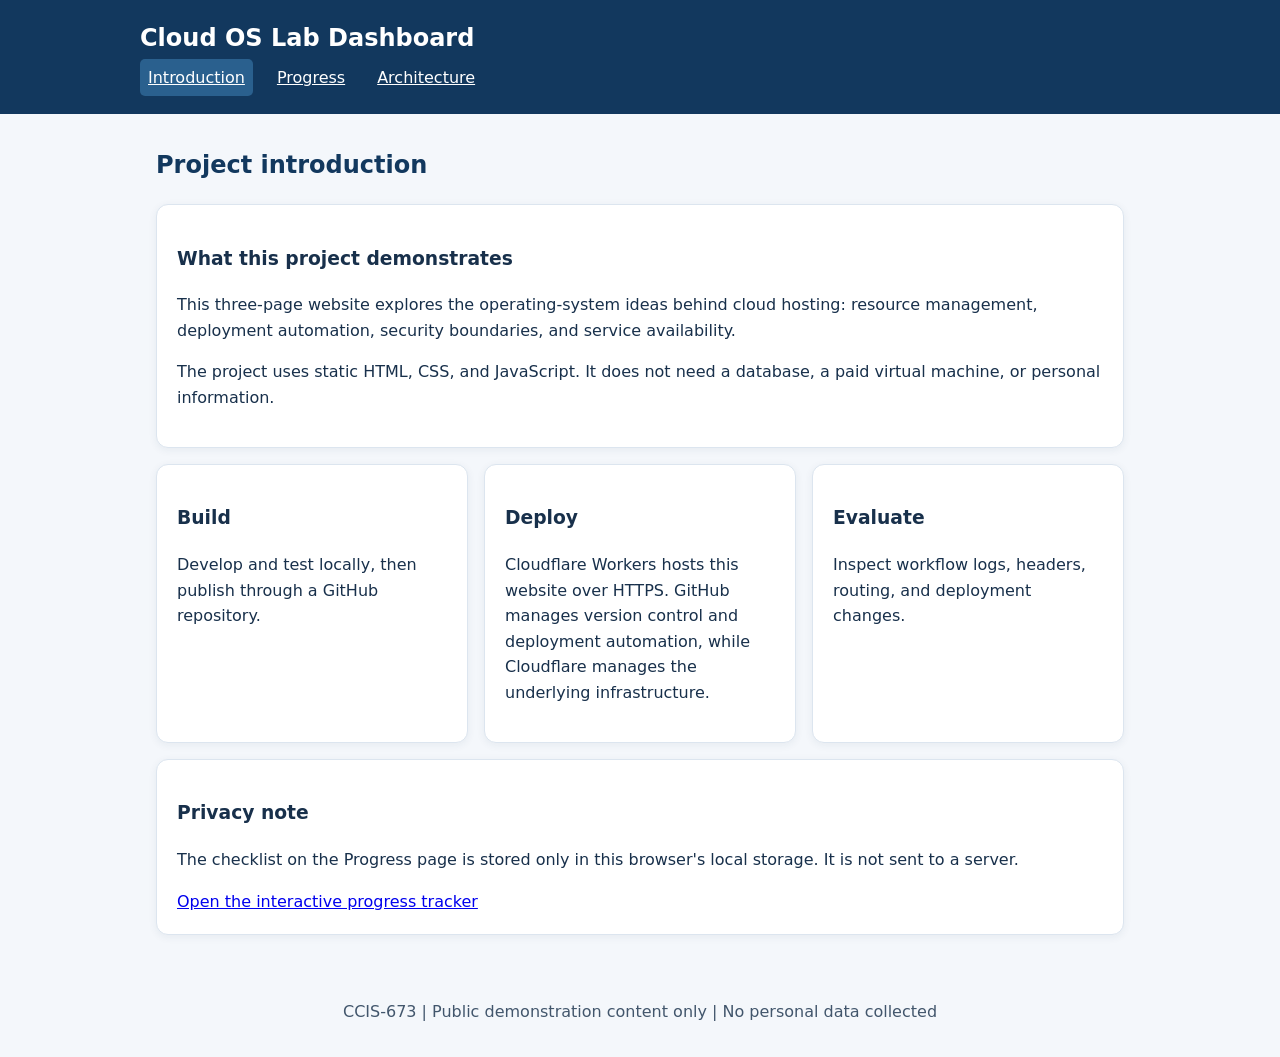
==== index.html @ f2aca6ce "Change deployment method to Cloudflare Workers Updated deployment details for the website from Azure" ====
<!doctype html><html lang="en"><head><meta charset="utf-8"><meta name="viewport" content="width=device-width,initial-scale=1"><meta name="description" content="CCIS-673 Cloud OS learning project"><title>Project introduction | Cloud OS Lab</title><link rel="stylesheet" href="/style.css"></head><body><header><h1>Cloud OS Lab Dashboard</h1><nav aria-label="Main navigation"><a href="index.html" aria-current="page">Introduction</a><a href="progress.html">Progress</a><a href="architecture.html">Architecture</a></nav></header><main><h2>Project introduction</h2><section><h3>What this project demonstrates</h3><p>This three-page website explores the operating-system ideas behind cloud hosting: resource management, deployment automation, security boundaries, and service availability.</p><p>The project uses static HTML, CSS, and JavaScript. It does not need a database, a paid virtual machine, or personal information.</p></section><div class="grid"><div class="card"><h3>Build</h3><p>Develop and test locally, then publish through a GitHub repository.</p></div><div class="card"><h3>Deploy</h3><p>Cloudflare Workers hosts this website over HTTPS. GitHub manages version control and deployment automation, while Cloudflare manages the underlying infrastructure.</p></div><div class="card"><h3>Evaluate</h3><p>Inspect workflow logs, headers, routing, and deployment changes.</p></div></div><section><h3>Privacy note</h3><p>The checklist on the Progress page is stored only in this browser's local storage. It is not sent to a server.</p><a href="progress.html">Open the interactive progress tracker</a></section></main><footer>CCIS-673 | Public demonstration content only | No personal data collected</footer></body></html>
---- style.css ----
:root{font-family:system-ui,Segoe UI,Arial,sans-serif;color:#18304b;background:#f4f7fb}*{box-sizing:border-box}body{margin:0;line-height:1.6}header{background:#12385e;color:white;padding:1.1rem max(1rem,calc((100vw - 1000px)/2))}header h1{margin:.1rem 0;font-size:1.5rem}nav{display:flex;gap:1rem;flex-wrap:wrap}nav a{color:#fff;padding:.35rem .5rem;border-radius:5px}nav a[aria-current=page],nav a:hover{background:#2a608e}main{max-width:1000px;margin:2rem auto;padding:0 1rem}h2{color:#12385e}section,.card{background:white;border:1px solid #dce5ef;border-radius:12px;padding:1.25rem;margin:1rem 0;box-shadow:0 2px 9px #1a385411}.grid{display:grid;grid-template-columns:repeat(auto-fit,minmax(220px,1fr));gap:1rem}.grid .card{margin:0}button{background:#1469a5;color:white;border:0;padding:.7rem 1rem;border-radius:7px;cursor:pointer}button:focus-visible,a:focus-visible,input:focus-visible{outline:3px solid #f49e25;outline-offset:3px}label{display:block;padding:.5rem 0}input[type=checkbox]{width:1.15rem;height:1.15rem;vertical-align:middle;margin-right:.6rem}progress{width:100%;height:1.3rem}footer{text-align:center;padding:2rem;color:#42566c}.flow{display:flex;gap:.6rem;align-items:center;flex-wrap:wrap}.node{background:#e8f2fc;border:2px solid #27618c;border-radius:8px;padding:1rem;font-weight:700}.arrow{font-size:1.6rem}code{background:#eef3f8;padding:.1rem .3rem}small{color:#46576b}@media(max-width:600px){.arrow{transform:rotate(90deg)}}
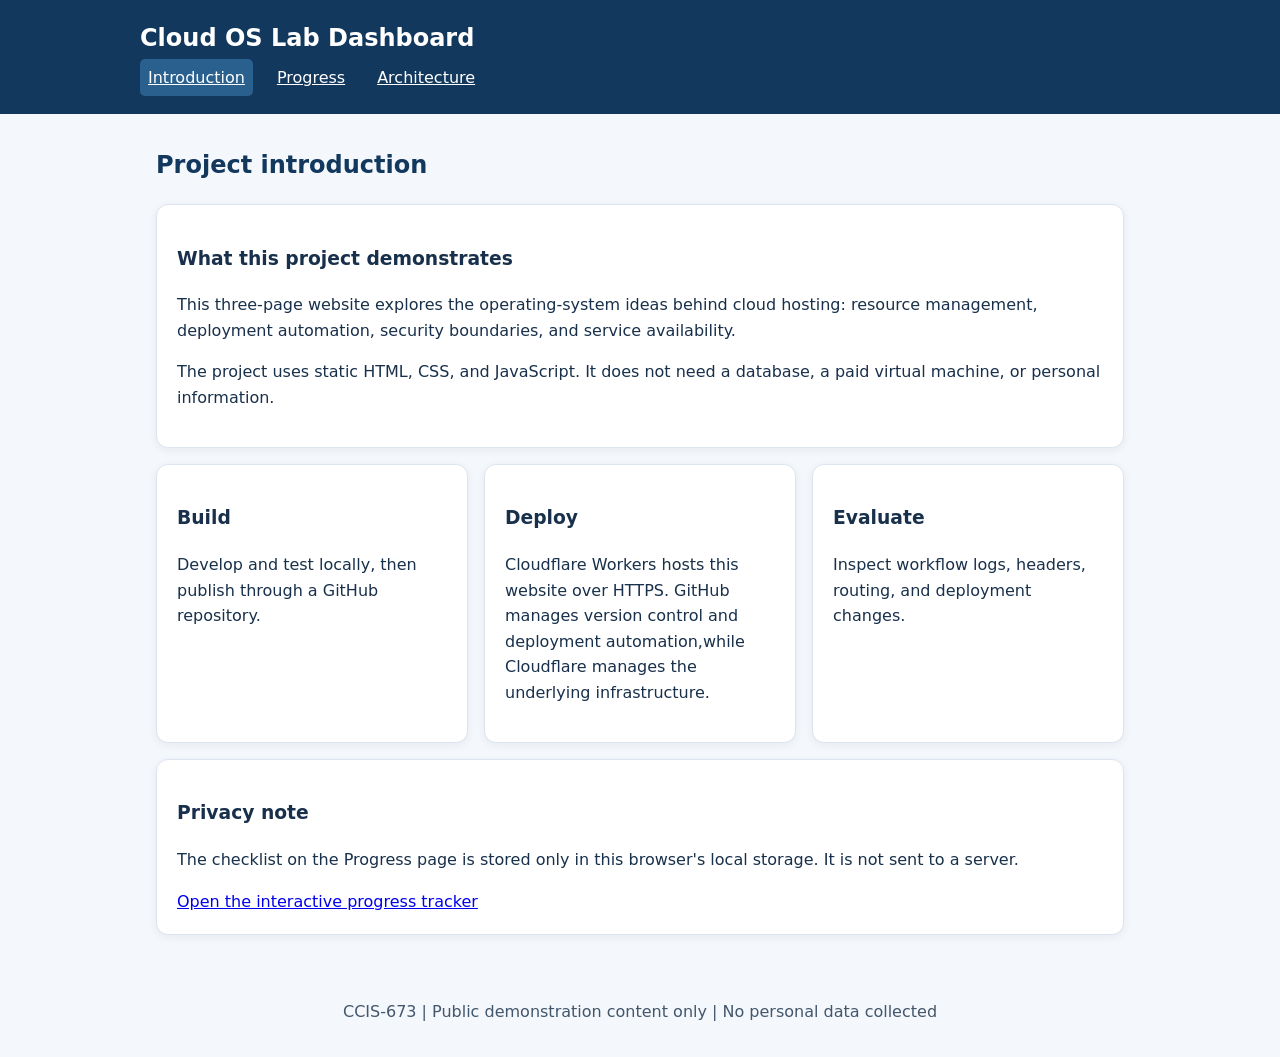
==== commit d0c42ba0: "Change hosting details in index.html Updated deployment details for the website hosted on Cloudflare" ====
--- a/index.html
+++ b/index.html
@@ -1 +1 @@
-<!doctype html><html lang="en"><head><meta charset="utf-8"><meta name="viewport" content="width=device-width,initial-scale=1"><meta name="description" content="CCIS-673 Cloud OS learning project"><title>Project introduction | Cloud OS Lab</title><link rel="stylesheet" href="/style.css"></head><body><header><h1>Cloud OS Lab Dashboard</h1><nav aria-label="Main navigation"><a href="index.html" aria-current="page">Introduction</a><a href="progress.html">Progress</a><a href="architecture.html">Architecture</a></nav></header><main><h2>Project introduction</h2><section><h3>What this project demonstrates</h3><p>This three-page website explores the operating-system ideas behind cloud hosting: resource management, deployment automation, security boundaries, and service availability.</p><p>The project uses static HTML, CSS, and JavaScript. It does not need a database, a paid virtual machine, or personal information.</p></section><div class="grid"><div class="card"><h3>Build</h3><p>Develop and test locally, then publish through a GitHub repository.</p></div><div class="card"><h3>Deploy</h3><p>Cloudflare Workers hosts this website over HTTPS. GitHub manages version control and deployment automation, while Cloudflare manages the underlying infrastructure.</p></div><div class="card"><h3>Evaluate</h3><p>Inspect workflow logs, headers, routing, and deployment changes.</p></div></div><section><h3>Privacy note</h3><p>The checklist on the Progress page is stored only in this browser's local storage. It is not sent to a server.</p><a href="progress.html">Open the interactive progress tracker</a></section></main><footer>CCIS-673 | Public demonstration content only | No personal data collected</footer></body></html>
+<!doctype html><html lang="en"><head><meta charset="utf-8"><meta name="viewport" content="width=device-width,initial-scale=1"><meta name="description" content="CCIS-673 Cloud OS learning project"><title>Project introduction | Cloud OS Lab</title><link rel="stylesheet" href="/style.css"></head><body><header><h1>Cloud OS Lab Dashboard</h1><nav aria-label="Main navigation"><a href="index.html" aria-current="page">Introduction</a><a href="progress.html">Progress</a><a href="architecture.html">Architecture</a></nav></header><main><h2>Project introduction</h2><section><h3>What this project demonstrates</h3><p>This three-page website explores the operating-system ideas behind cloud hosting: resource management, deployment automation, security boundaries, and service availability.</p><p>The project uses static HTML, CSS, and JavaScript. It does not need a database, a paid virtual machine, or personal information.</p></section><div class="grid"><div class="card"><h3>Build</h3><p>Develop and test locally, then publish through a GitHub repository.</p></div><div class="card"><h3>Deploy</h3><p>Cloudflare Workers hosts this website over HTTPS. GitHub manages version control and deployment automation,while Cloudflare manages the underlying infrastructure.</p></div><div class="card"><h3>Evaluate</h3><p>Inspect workflow logs, headers, routing, and deployment changes.</p></div></div><section><h3>Privacy note</h3><p>The checklist on the Progress page is stored only in this browser's local storage. It is not sent to a server.</p><a href="progress.html">Open the interactive progress tracker</a></section></main><footer>CCIS-673 | Public demonstration content only | No personal data collected</footer></body></html>
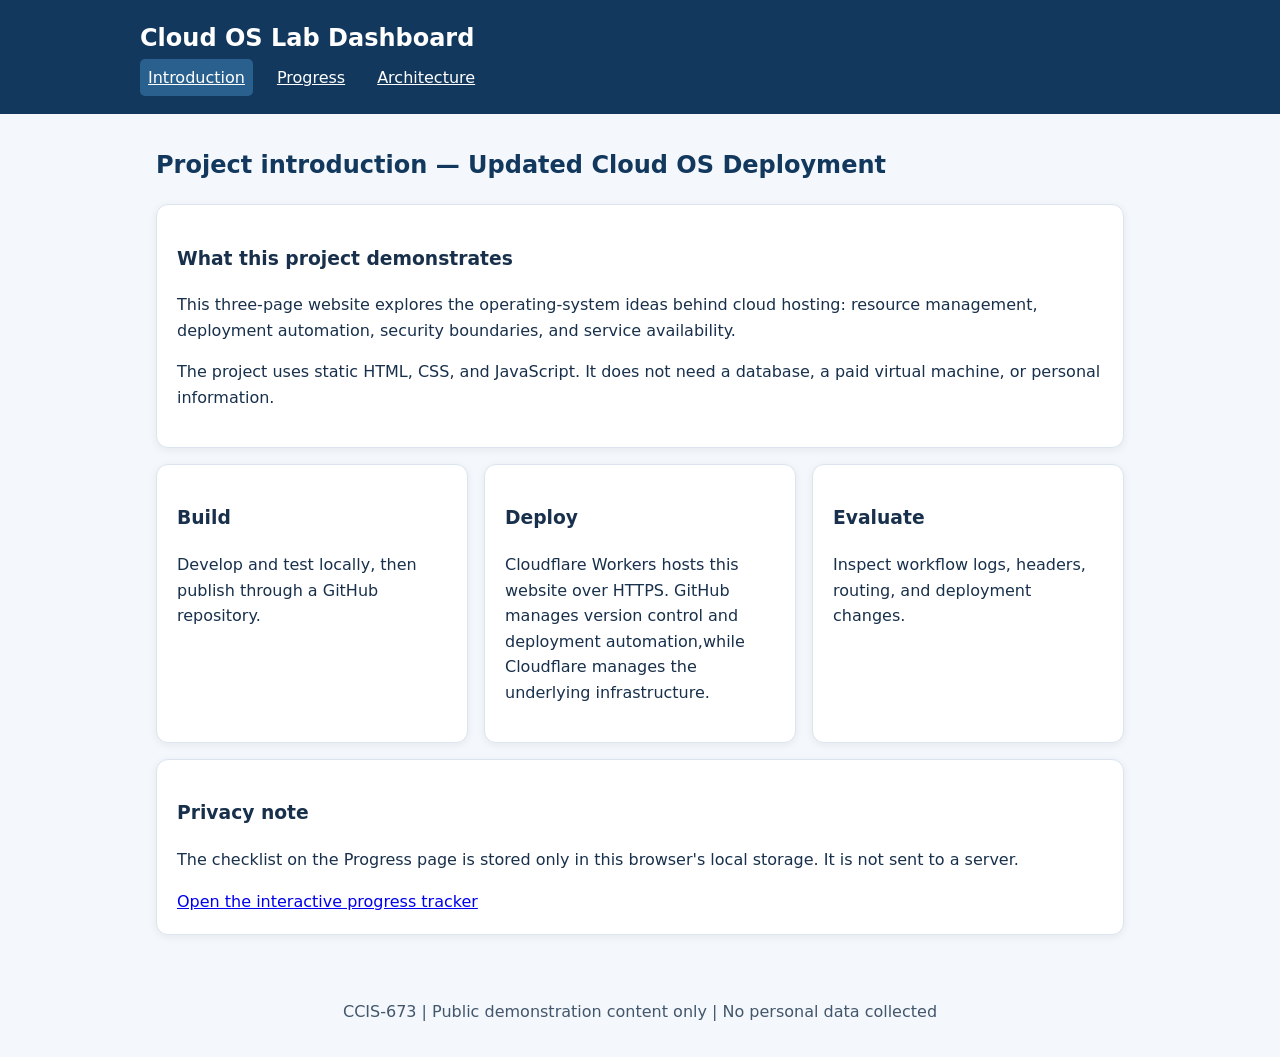
==== commit 2c6666be: "Modify project introduction heading in index.html Updated the project introduction heading and maint" ====
--- a/index.html
+++ b/index.html
@@ -1 +1 @@
-<!doctype html><html lang="en"><head><meta charset="utf-8"><meta name="viewport" content="width=device-width,initial-scale=1"><meta name="description" content="CCIS-673 Cloud OS learning project"><title>Project introduction | Cloud OS Lab</title><link rel="stylesheet" href="/style.css"></head><body><header><h1>Cloud OS Lab Dashboard</h1><nav aria-label="Main navigation"><a href="index.html" aria-current="page">Introduction</a><a href="progress.html">Progress</a><a href="architecture.html">Architecture</a></nav></header><main><h2>Project introduction</h2><section><h3>What this project demonstrates</h3><p>This three-page website explores the operating-system ideas behind cloud hosting: resource management, deployment automation, security boundaries, and service availability.</p><p>The project uses static HTML, CSS, and JavaScript. It does not need a database, a paid virtual machine, or personal information.</p></section><div class="grid"><div class="card"><h3>Build</h3><p>Develop and test locally, then publish through a GitHub repository.</p></div><div class="card"><h3>Deploy</h3><p>Cloudflare Workers hosts this website over HTTPS. GitHub manages version control and deployment automation,while Cloudflare manages the underlying infrastructure.</p></div><div class="card"><h3>Evaluate</h3><p>Inspect workflow logs, headers, routing, and deployment changes.</p></div></div><section><h3>Privacy note</h3><p>The checklist on the Progress page is stored only in this browser's local storage. It is not sent to a server.</p><a href="progress.html">Open the interactive progress tracker</a></section></main><footer>CCIS-673 | Public demonstration content only | No personal data collected</footer></body></html>
+<!doctype html><html lang="en"><head><meta charset="utf-8"><meta name="viewport" content="width=device-width,initial-scale=1"><meta name="description" content="CCIS-673 Cloud OS learning project"><title>Project introduction | Cloud OS Lab</title><link rel="stylesheet" href="/style.css"></head><body><header><h1>Cloud OS Lab Dashboard</h1><nav aria-label="Main navigation"><a href="index.html" aria-current="page">Introduction</a><a href="progress.html">Progress</a><a href="architecture.html">Architecture</a></nav></header><main><h2>Project introduction — Updated Cloud OS Deployment</h2><section><h3>What this project demonstrates</h3><p>This three-page website explores the operating-system ideas behind cloud hosting: resource management, deployment automation, security boundaries, and service availability.</p><p>The project uses static HTML, CSS, and JavaScript. It does not need a database, a paid virtual machine, or personal information.</p></section><div class="grid"><div class="card"><h3>Build</h3><p>Develop and test locally, then publish through a GitHub repository.</p></div><div class="card"><h3>Deploy</h3><p>Cloudflare Workers hosts this website over HTTPS. GitHub manages version control and deployment automation,while Cloudflare manages the underlying infrastructure.</p></div><div class="card"><h3>Evaluate</h3><p>Inspect workflow logs, headers, routing, and deployment changes.</p></div></div><section><h3>Privacy note</h3><p>The checklist on the Progress page is stored only in this browser's local storage. It is not sent to a server.</p><a href="progress.html">Open the interactive progress tracker</a></section></main><footer>CCIS-673 | Public demonstration content only | No personal data collected</footer></body></html>
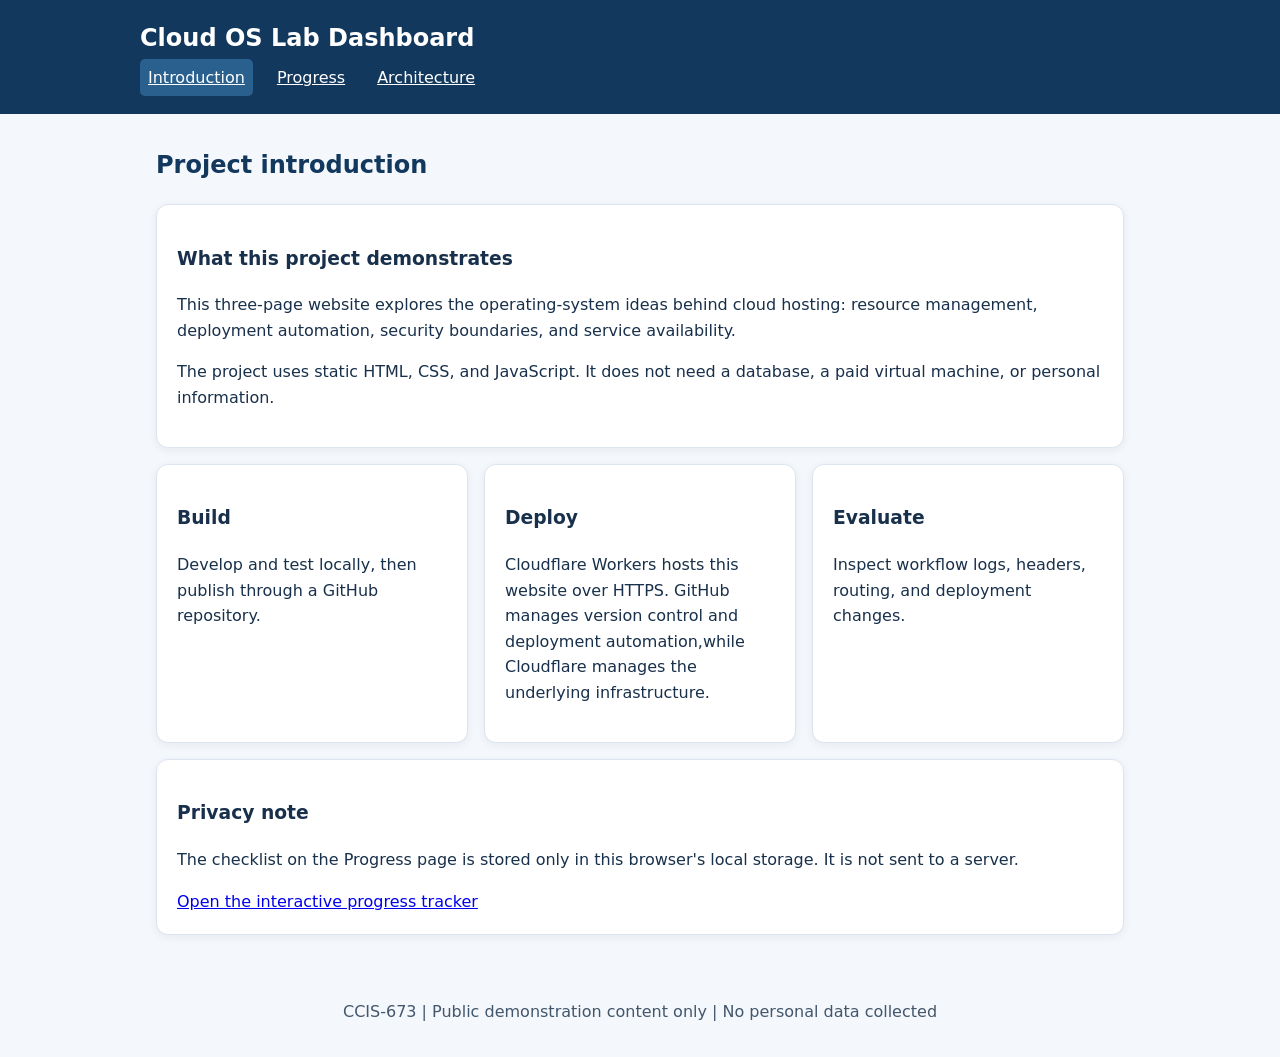
==== commit 688ebcba: "Revert "Modify project introduction heading in index.html"" ====
--- a/index.html
+++ b/index.html
@@ -1 +1 @@
-<!doctype html><html lang="en"><head><meta charset="utf-8"><meta name="viewport" content="width=device-width,initial-scale=1"><meta name="description" content="CCIS-673 Cloud OS learning project"><title>Project introduction | Cloud OS Lab</title><link rel="stylesheet" href="/style.css"></head><body><header><h1>Cloud OS Lab Dashboard</h1><nav aria-label="Main navigation"><a href="index.html" aria-current="page">Introduction</a><a href="progress.html">Progress</a><a href="architecture.html">Architecture</a></nav></header><main><h2>Project introduction — Updated Cloud OS Deployment</h2><section><h3>What this project demonstrates</h3><p>This three-page website explores the operating-system ideas behind cloud hosting: resource management, deployment automation, security boundaries, and service availability.</p><p>The project uses static HTML, CSS, and JavaScript. It does not need a database, a paid virtual machine, or personal information.</p></section><div class="grid"><div class="card"><h3>Build</h3><p>Develop and test locally, then publish through a GitHub repository.</p></div><div class="card"><h3>Deploy</h3><p>Cloudflare Workers hosts this website over HTTPS. GitHub manages version control and deployment automation,while Cloudflare manages the underlying infrastructure.</p></div><div class="card"><h3>Evaluate</h3><p>Inspect workflow logs, headers, routing, and deployment changes.</p></div></div><section><h3>Privacy note</h3><p>The checklist on the Progress page is stored only in this browser's local storage. It is not sent to a server.</p><a href="progress.html">Open the interactive progress tracker</a></section></main><footer>CCIS-673 | Public demonstration content only | No personal data collected</footer></body></html>
+<!doctype html><html lang="en"><head><meta charset="utf-8"><meta name="viewport" content="width=device-width,initial-scale=1"><meta name="description" content="CCIS-673 Cloud OS learning project"><title>Project introduction | Cloud OS Lab</title><link rel="stylesheet" href="/style.css"></head><body><header><h1>Cloud OS Lab Dashboard</h1><nav aria-label="Main navigation"><a href="index.html" aria-current="page">Introduction</a><a href="progress.html">Progress</a><a href="architecture.html">Architecture</a></nav></header><main><h2>Project introduction</h2><section><h3>What this project demonstrates</h3><p>This three-page website explores the operating-system ideas behind cloud hosting: resource management, deployment automation, security boundaries, and service availability.</p><p>The project uses static HTML, CSS, and JavaScript. It does not need a database, a paid virtual machine, or personal information.</p></section><div class="grid"><div class="card"><h3>Build</h3><p>Develop and test locally, then publish through a GitHub repository.</p></div><div class="card"><h3>Deploy</h3><p>Cloudflare Workers hosts this website over HTTPS. GitHub manages version control and deployment automation,while Cloudflare manages the underlying infrastructure.</p></div><div class="card"><h3>Evaluate</h3><p>Inspect workflow logs, headers, routing, and deployment changes.</p></div></div><section><h3>Privacy note</h3><p>The checklist on the Progress page is stored only in this browser's local storage. It is not sent to a server.</p><a href="progress.html">Open the interactive progress tracker</a></section></main><footer>CCIS-673 | Public demonstration content only | No personal data collected</footer></body></html>
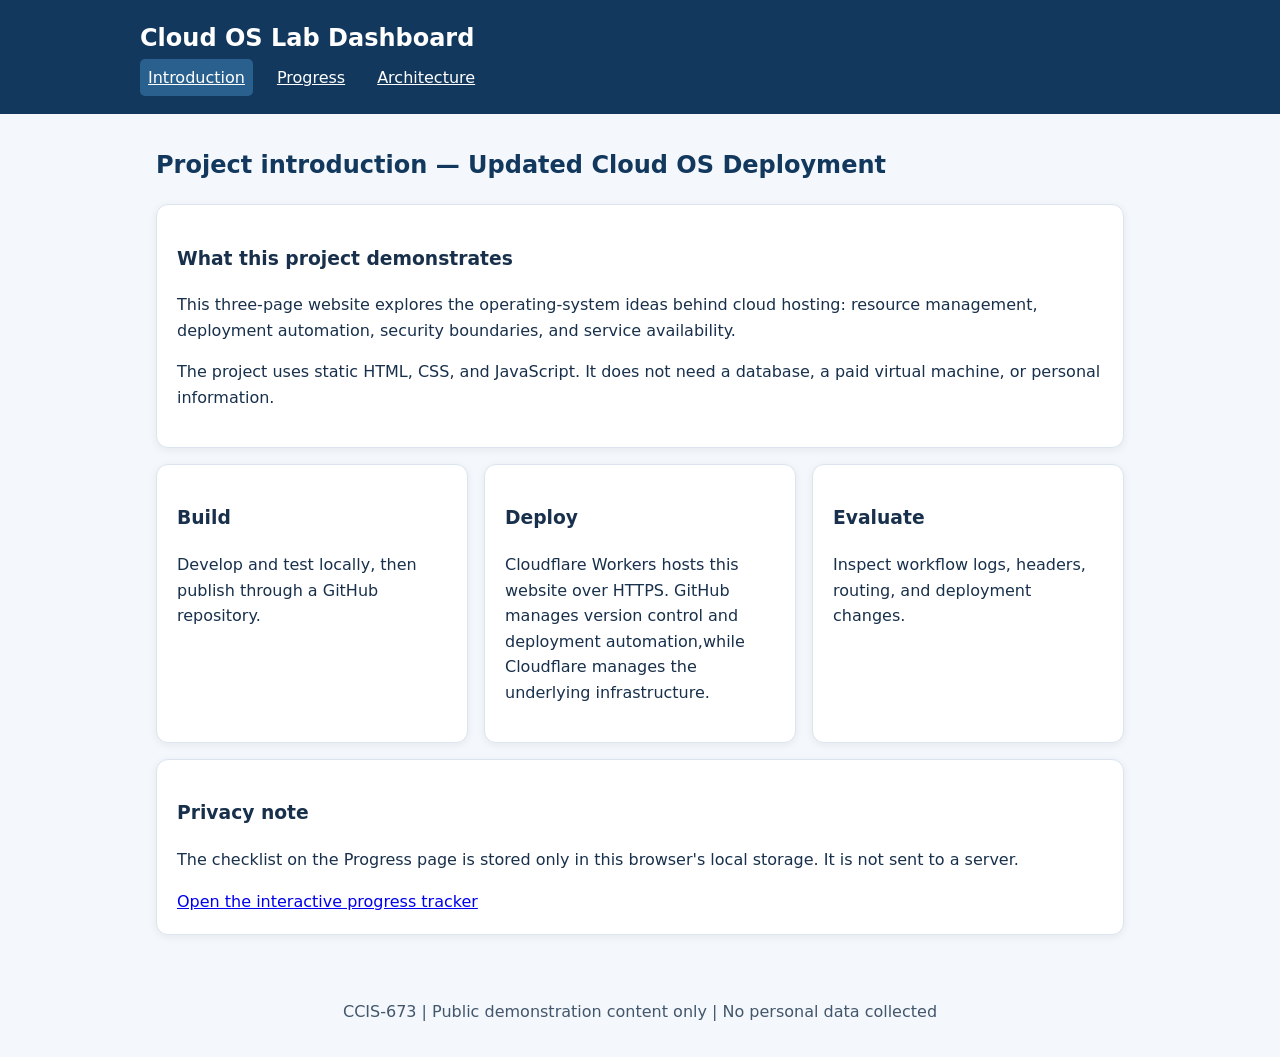
==== commit 107dd9e1: "Update project introduction heading in index.html Updated the project introduction heading and maint" ====
--- a/index.html
+++ b/index.html
@@ -1 +1 @@
-<!doctype html><html lang="en"><head><meta charset="utf-8"><meta name="viewport" content="width=device-width,initial-scale=1"><meta name="description" content="CCIS-673 Cloud OS learning project"><title>Project introduction | Cloud OS Lab</title><link rel="stylesheet" href="/style.css"></head><body><header><h1>Cloud OS Lab Dashboard</h1><nav aria-label="Main navigation"><a href="index.html" aria-current="page">Introduction</a><a href="progress.html">Progress</a><a href="architecture.html">Architecture</a></nav></header><main><h2>Project introduction</h2><section><h3>What this project demonstrates</h3><p>This three-page website explores the operating-system ideas behind cloud hosting: resource management, deployment automation, security boundaries, and service availability.</p><p>The project uses static HTML, CSS, and JavaScript. It does not need a database, a paid virtual machine, or personal information.</p></section><div class="grid"><div class="card"><h3>Build</h3><p>Develop and test locally, then publish through a GitHub repository.</p></div><div class="card"><h3>Deploy</h3><p>Cloudflare Workers hosts this website over HTTPS. GitHub manages version control and deployment automation,while Cloudflare manages the underlying infrastructure.</p></div><div class="card"><h3>Evaluate</h3><p>Inspect workflow logs, headers, routing, and deployment changes.</p></div></div><section><h3>Privacy note</h3><p>The checklist on the Progress page is stored only in this browser's local storage. It is not sent to a server.</p><a href="progress.html">Open the interactive progress tracker</a></section></main><footer>CCIS-673 | Public demonstration content only | No personal data collected</footer></body></html>
+<!doctype html><html lang="en"><head><meta charset="utf-8"><meta name="viewport" content="width=device-width,initial-scale=1"><meta name="description" content="CCIS-673 Cloud OS learning project"><title>Project introduction | Cloud OS Lab</title><link rel="stylesheet" href="/style.css"></head><body><header><h1>Cloud OS Lab Dashboard</h1><nav aria-label="Main navigation"><a href="index.html" aria-current="page">Introduction</a><a href="progress.html">Progress</a><a href="architecture.html">Architecture</a></nav></header><main><h2>Project introduction — Updated Cloud OS Deployment</h2><section><h3>What this project demonstrates</h3><p>This three-page website explores the operating-system ideas behind cloud hosting: resource management, deployment automation, security boundaries, and service availability.</p><p>The project uses static HTML, CSS, and JavaScript. It does not need a database, a paid virtual machine, or personal information.</p></section><div class="grid"><div class="card"><h3>Build</h3><p>Develop and test locally, then publish through a GitHub repository.</p></div><div class="card"><h3>Deploy</h3><p>Cloudflare Workers hosts this website over HTTPS. GitHub manages version control and deployment automation,while Cloudflare manages the underlying infrastructure.</p></div><div class="card"><h3>Evaluate</h3><p>Inspect workflow logs, headers, routing, and deployment changes.</p></div></div><section><h3>Privacy note</h3><p>The checklist on the Progress page is stored only in this browser's local storage. It is not sent to a server.</p><a href="progress.html">Open the interactive progress tracker</a></section></main><footer>CCIS-673 | Public demonstration content only | No personal data collected</footer></body></html>
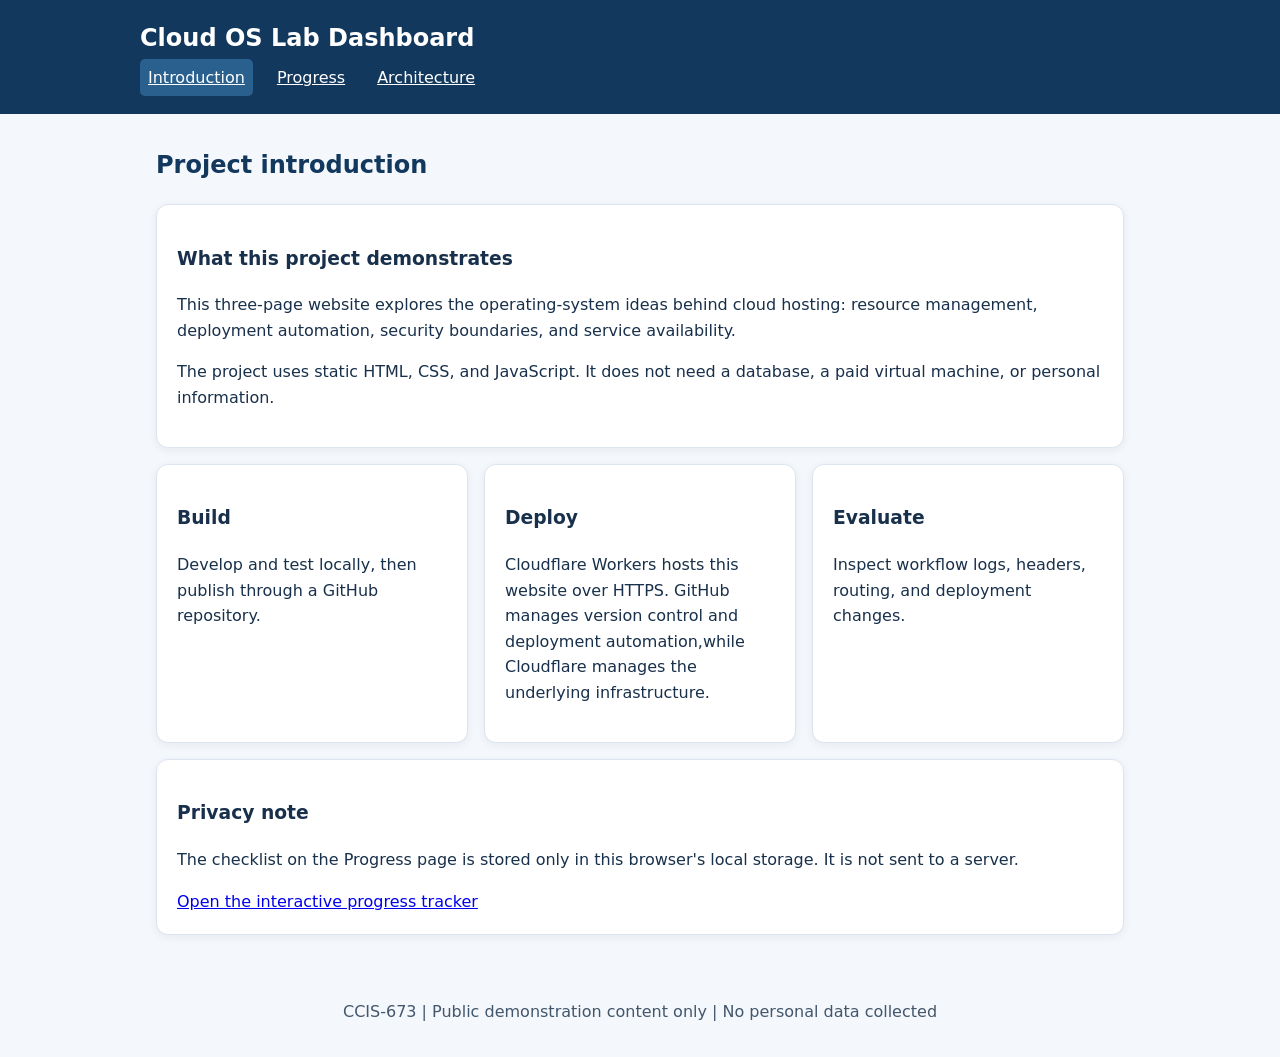
==== commit 6658c5e0: "Revise project introduction and privacy note Updated the project introduction section and added a pr" ====
--- a/index.html
+++ b/index.html
@@ -1 +1 @@
-<!doctype html><html lang="en"><head><meta charset="utf-8"><meta name="viewport" content="width=device-width,initial-scale=1"><meta name="description" content="CCIS-673 Cloud OS learning project"><title>Project introduction | Cloud OS Lab</title><link rel="stylesheet" href="/style.css"></head><body><header><h1>Cloud OS Lab Dashboard</h1><nav aria-label="Main navigation"><a href="index.html" aria-current="page">Introduction</a><a href="progress.html">Progress</a><a href="architecture.html">Architecture</a></nav></header><main><h2>Project introduction — Updated Cloud OS Deployment</h2><section><h3>What this project demonstrates</h3><p>This three-page website explores the operating-system ideas behind cloud hosting: resource management, deployment automation, security boundaries, and service availability.</p><p>The project uses static HTML, CSS, and JavaScript. It does not need a database, a paid virtual machine, or personal information.</p></section><div class="grid"><div class="card"><h3>Build</h3><p>Develop and test locally, then publish through a GitHub repository.</p></div><div class="card"><h3>Deploy</h3><p>Cloudflare Workers hosts this website over HTTPS. GitHub manages version control and deployment automation,while Cloudflare manages the underlying infrastructure.</p></div><div class="card"><h3>Evaluate</h3><p>Inspect workflow logs, headers, routing, and deployment changes.</p></div></div><section><h3>Privacy note</h3><p>The checklist on the Progress page is stored only in this browser's local storage. It is not sent to a server.</p><a href="progress.html">Open the interactive progress tracker</a></section></main><footer>CCIS-673 | Public demonstration content only | No personal data collected</footer></body></html>
+<!doctype html><html lang="en"><head><meta charset="utf-8"><meta name="viewport" content="width=device-width,initial-scale=1"><meta name="description" content="CCIS-673 Cloud OS learning project"><title>Project introduction | Cloud OS Lab</title><link rel="stylesheet" href="/style.css"></head><body><header><h1>Cloud OS Lab Dashboard</h1><nav aria-label="Main navigation"><a href="index.html" aria-current="page">Introduction</a><a href="progress.html">Progress</a><a href="architecture.html">Architecture</a></nav></header><main><h2>Project introduction</h2><section><h3>What this project demonstrates</h3><p>This three-page website explores the operating-system ideas behind cloud hosting: resource management, deployment automation, security boundaries, and service availability.</p><p>The project uses static HTML, CSS, and JavaScript. It does not need a database, a paid virtual machine, or personal information.</p></section><div class="grid"><div class="card"><h3>Build</h3><p>Develop and test locally, then publish through a GitHub repository.</p></div><div class="card"><h3>Deploy</h3><p>Cloudflare Workers hosts this website over HTTPS. GitHub manages version control and deployment automation,while Cloudflare manages the underlying infrastructure.</p></div><div class="card"><h3>Evaluate</h3><p>Inspect workflow logs, headers, routing, and deployment changes.</p></div></div><section><h3>Privacy note</h3><p>The checklist on the Progress page is stored only in this browser's local storage. It is not sent to a server.</p><a href="progress.html">Open the interactive progress tracker</a></section></main><footer>CCIS-673 | Public demonstration content only | No personal data collected</footer></body></html>
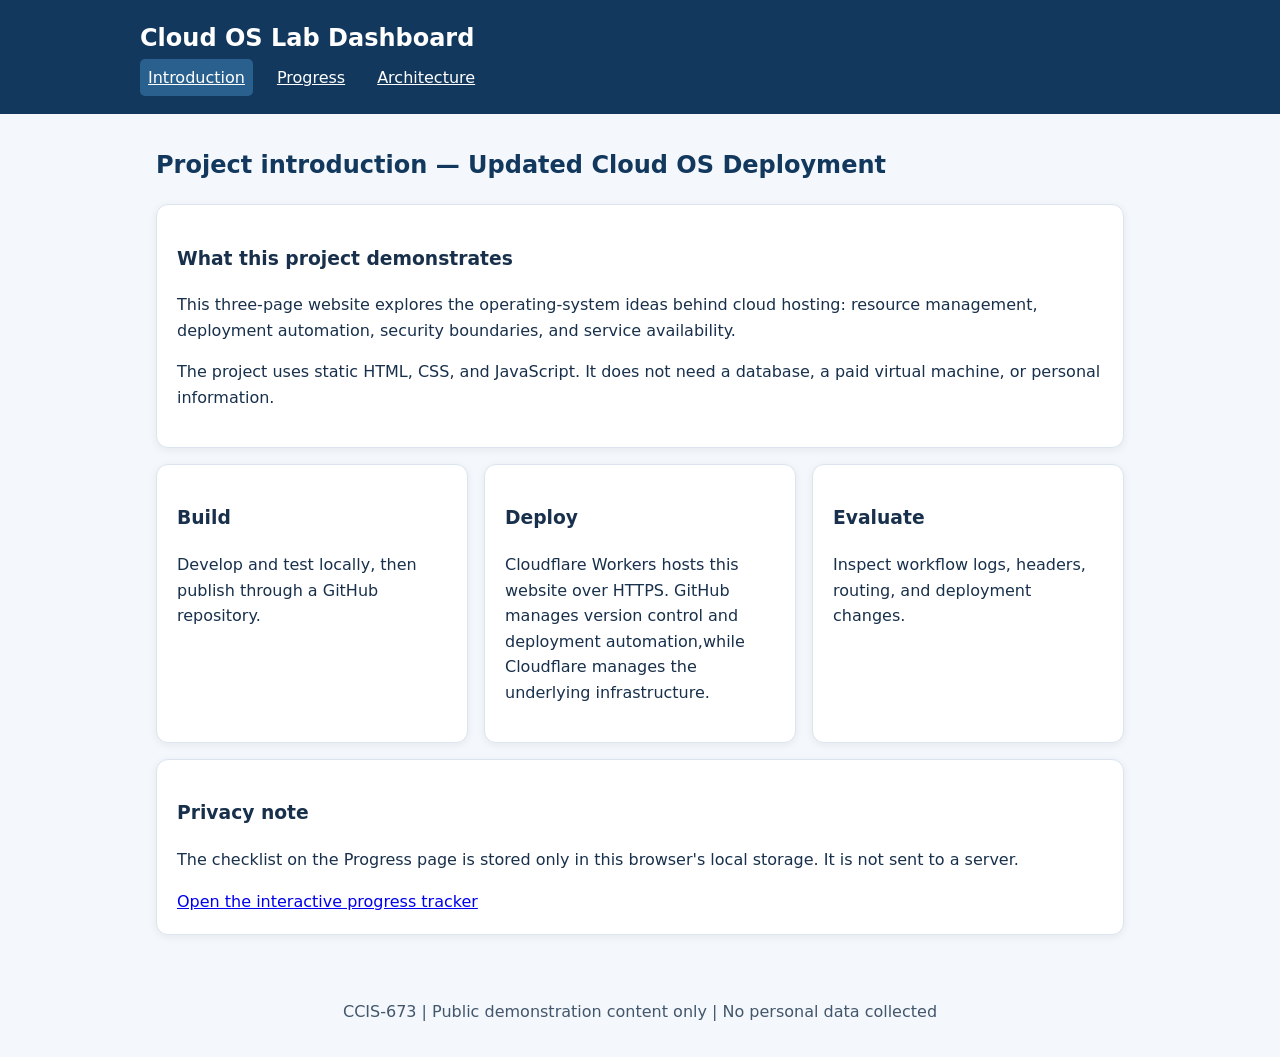
==== commit eb671bbb: "Update project introduction heading in index.html Updated the project introduction heading and maint" ====
--- a/index.html
+++ b/index.html
@@ -1 +1 @@
-<!doctype html><html lang="en"><head><meta charset="utf-8"><meta name="viewport" content="width=device-width,initial-scale=1"><meta name="description" content="CCIS-673 Cloud OS learning project"><title>Project introduction | Cloud OS Lab</title><link rel="stylesheet" href="/style.css"></head><body><header><h1>Cloud OS Lab Dashboard</h1><nav aria-label="Main navigation"><a href="index.html" aria-current="page">Introduction</a><a href="progress.html">Progress</a><a href="architecture.html">Architecture</a></nav></header><main><h2>Project introduction</h2><section><h3>What this project demonstrates</h3><p>This three-page website explores the operating-system ideas behind cloud hosting: resource management, deployment automation, security boundaries, and service availability.</p><p>The project uses static HTML, CSS, and JavaScript. It does not need a database, a paid virtual machine, or personal information.</p></section><div class="grid"><div class="card"><h3>Build</h3><p>Develop and test locally, then publish through a GitHub repository.</p></div><div class="card"><h3>Deploy</h3><p>Cloudflare Workers hosts this website over HTTPS. GitHub manages version control and deployment automation,while Cloudflare manages the underlying infrastructure.</p></div><div class="card"><h3>Evaluate</h3><p>Inspect workflow logs, headers, routing, and deployment changes.</p></div></div><section><h3>Privacy note</h3><p>The checklist on the Progress page is stored only in this browser's local storage. It is not sent to a server.</p><a href="progress.html">Open the interactive progress tracker</a></section></main><footer>CCIS-673 | Public demonstration content only | No personal data collected</footer></body></html>
+<!doctype html><html lang="en"><head><meta charset="utf-8"><meta name="viewport" content="width=device-width,initial-scale=1"><meta name="description" content="CCIS-673 Cloud OS learning project"><title>Project introduction | Cloud OS Lab</title><link rel="stylesheet" href="/style.css"></head><body><header><h1>Cloud OS Lab Dashboard</h1><nav aria-label="Main navigation"><a href="index.html" aria-current="page">Introduction</a><a href="progress.html">Progress</a><a href="architecture.html">Architecture</a></nav></header><main><h2>Project introduction — Updated Cloud OS Deployment</h2><section><h3>What this project demonstrates</h3><p>This three-page website explores the operating-system ideas behind cloud hosting: resource management, deployment automation, security boundaries, and service availability.</p><p>The project uses static HTML, CSS, and JavaScript. It does not need a database, a paid virtual machine, or personal information.</p></section><div class="grid"><div class="card"><h3>Build</h3><p>Develop and test locally, then publish through a GitHub repository.</p></div><div class="card"><h3>Deploy</h3><p>Cloudflare Workers hosts this website over HTTPS. GitHub manages version control and deployment automation,while Cloudflare manages the underlying infrastructure.</p></div><div class="card"><h3>Evaluate</h3><p>Inspect workflow logs, headers, routing, and deployment changes.</p></div></div><section><h3>Privacy note</h3><p>The checklist on the Progress page is stored only in this browser's local storage. It is not sent to a server.</p><a href="progress.html">Open the interactive progress tracker</a></section></main><footer>CCIS-673 | Public demonstration content only | No personal data collected</footer></body></html>
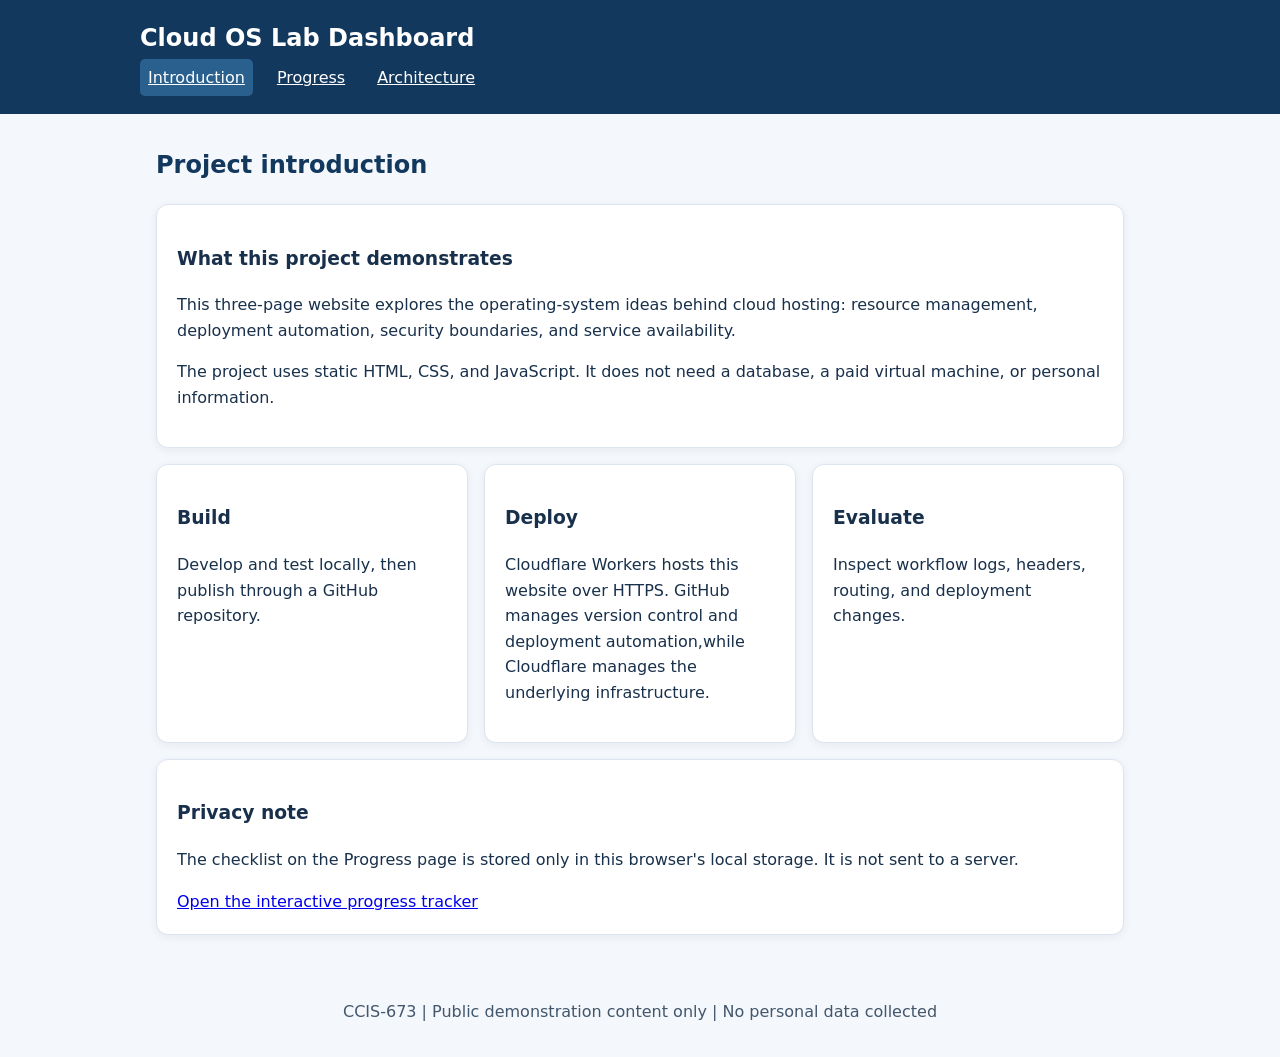
==== commit bbf56836: "Revise project introduction and privacy note Updated the project introduction section and added a pr" ====
--- a/index.html
+++ b/index.html
@@ -1 +1 @@
-<!doctype html><html lang="en"><head><meta charset="utf-8"><meta name="viewport" content="width=device-width,initial-scale=1"><meta name="description" content="CCIS-673 Cloud OS learning project"><title>Project introduction | Cloud OS Lab</title><link rel="stylesheet" href="/style.css"></head><body><header><h1>Cloud OS Lab Dashboard</h1><nav aria-label="Main navigation"><a href="index.html" aria-current="page">Introduction</a><a href="progress.html">Progress</a><a href="architecture.html">Architecture</a></nav></header><main><h2>Project introduction — Updated Cloud OS Deployment</h2><section><h3>What this project demonstrates</h3><p>This three-page website explores the operating-system ideas behind cloud hosting: resource management, deployment automation, security boundaries, and service availability.</p><p>The project uses static HTML, CSS, and JavaScript. It does not need a database, a paid virtual machine, or personal information.</p></section><div class="grid"><div class="card"><h3>Build</h3><p>Develop and test locally, then publish through a GitHub repository.</p></div><div class="card"><h3>Deploy</h3><p>Cloudflare Workers hosts this website over HTTPS. GitHub manages version control and deployment automation,while Cloudflare manages the underlying infrastructure.</p></div><div class="card"><h3>Evaluate</h3><p>Inspect workflow logs, headers, routing, and deployment changes.</p></div></div><section><h3>Privacy note</h3><p>The checklist on the Progress page is stored only in this browser's local storage. It is not sent to a server.</p><a href="progress.html">Open the interactive progress tracker</a></section></main><footer>CCIS-673 | Public demonstration content only | No personal data collected</footer></body></html>
+<!doctype html><html lang="en"><head><meta charset="utf-8"><meta name="viewport" content="width=device-width,initial-scale=1"><meta name="description" content="CCIS-673 Cloud OS learning project"><title>Project introduction | Cloud OS Lab</title><link rel="stylesheet" href="/style.css"></head><body><header><h1>Cloud OS Lab Dashboard</h1><nav aria-label="Main navigation"><a href="index.html" aria-current="page">Introduction</a><a href="progress.html">Progress</a><a href="architecture.html">Architecture</a></nav></header><main><h2>Project introduction</h2><section><h3>What this project demonstrates</h3><p>This three-page website explores the operating-system ideas behind cloud hosting: resource management, deployment automation, security boundaries, and service availability.</p><p>The project uses static HTML, CSS, and JavaScript. It does not need a database, a paid virtual machine, or personal information.</p></section><div class="grid"><div class="card"><h3>Build</h3><p>Develop and test locally, then publish through a GitHub repository.</p></div><div class="card"><h3>Deploy</h3><p>Cloudflare Workers hosts this website over HTTPS. GitHub manages version control and deployment automation,while Cloudflare manages the underlying infrastructure.</p></div><div class="card"><h3>Evaluate</h3><p>Inspect workflow logs, headers, routing, and deployment changes.</p></div></div><section><h3>Privacy note</h3><p>The checklist on the Progress page is stored only in this browser's local storage. It is not sent to a server.</p><a href="progress.html">Open the interactive progress tracker</a></section></main><footer>CCIS-673 | Public demonstration content only | No personal data collected</footer></body></html>
